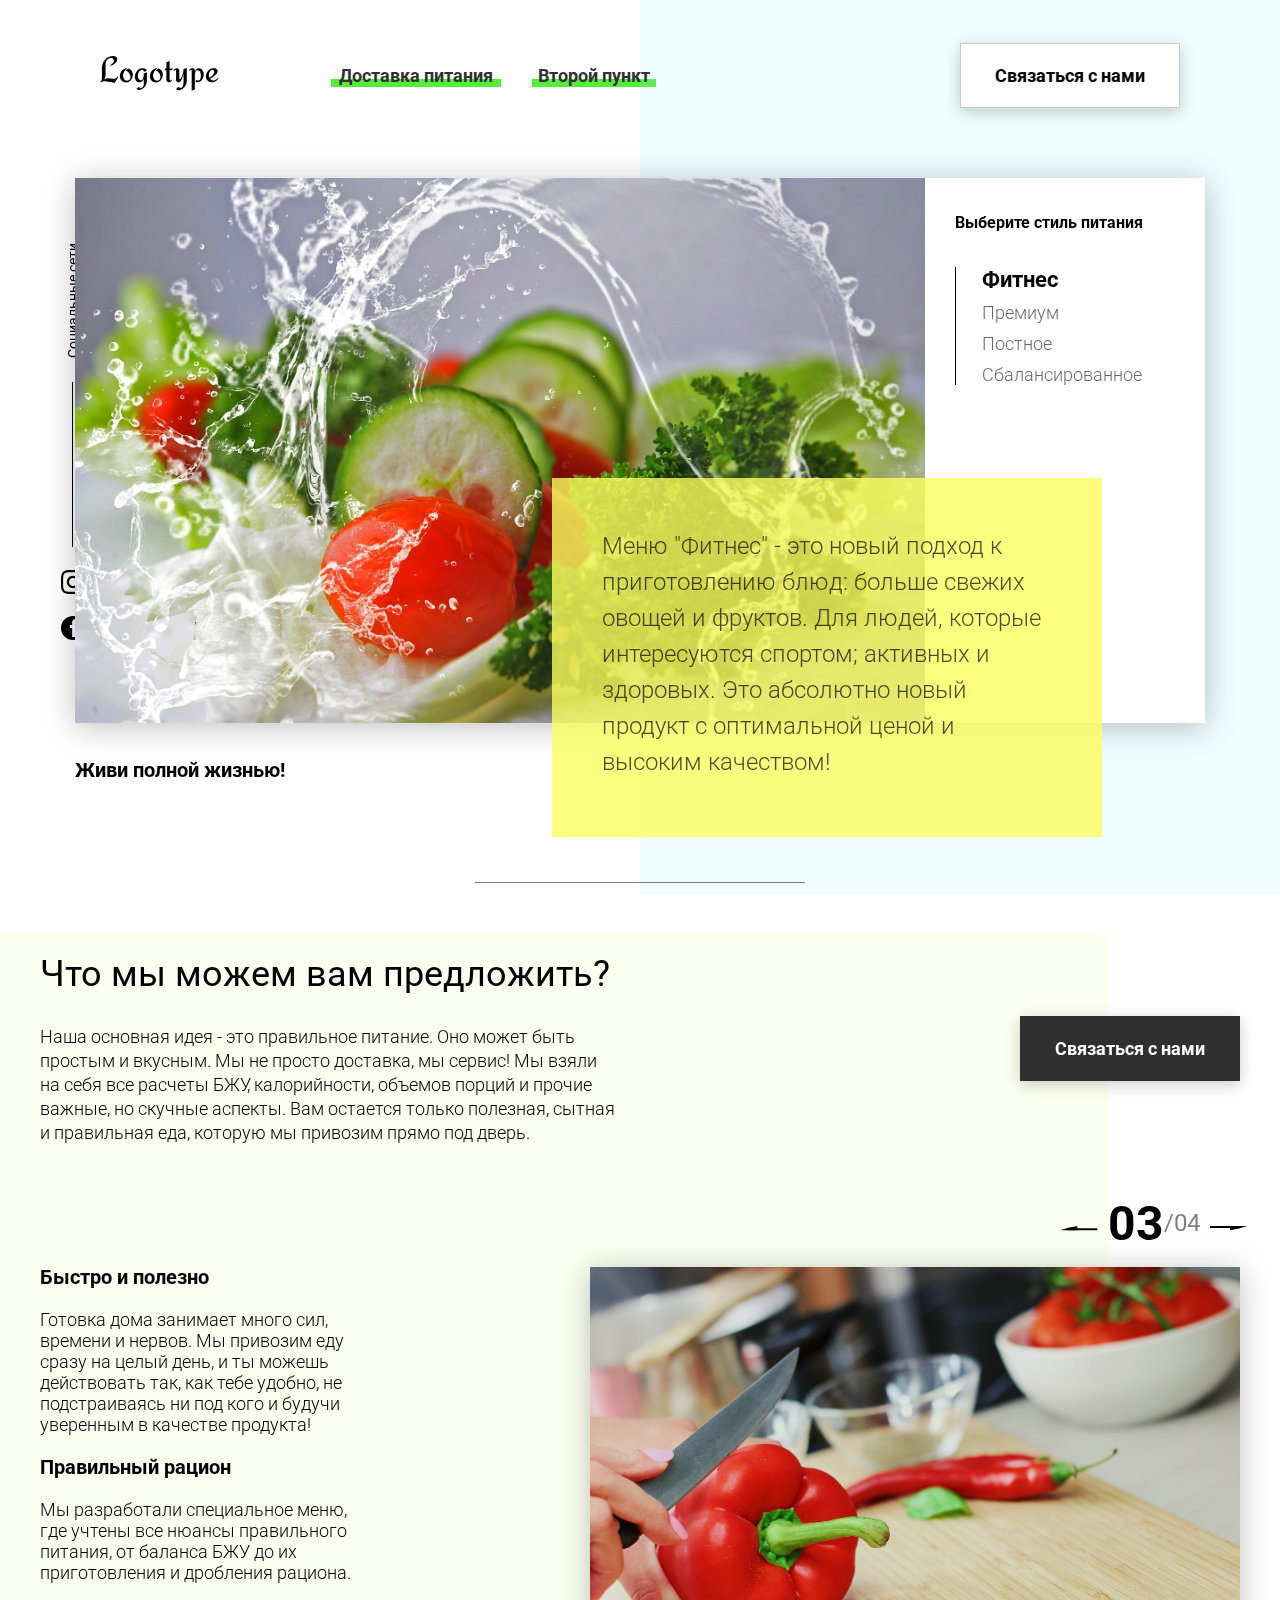
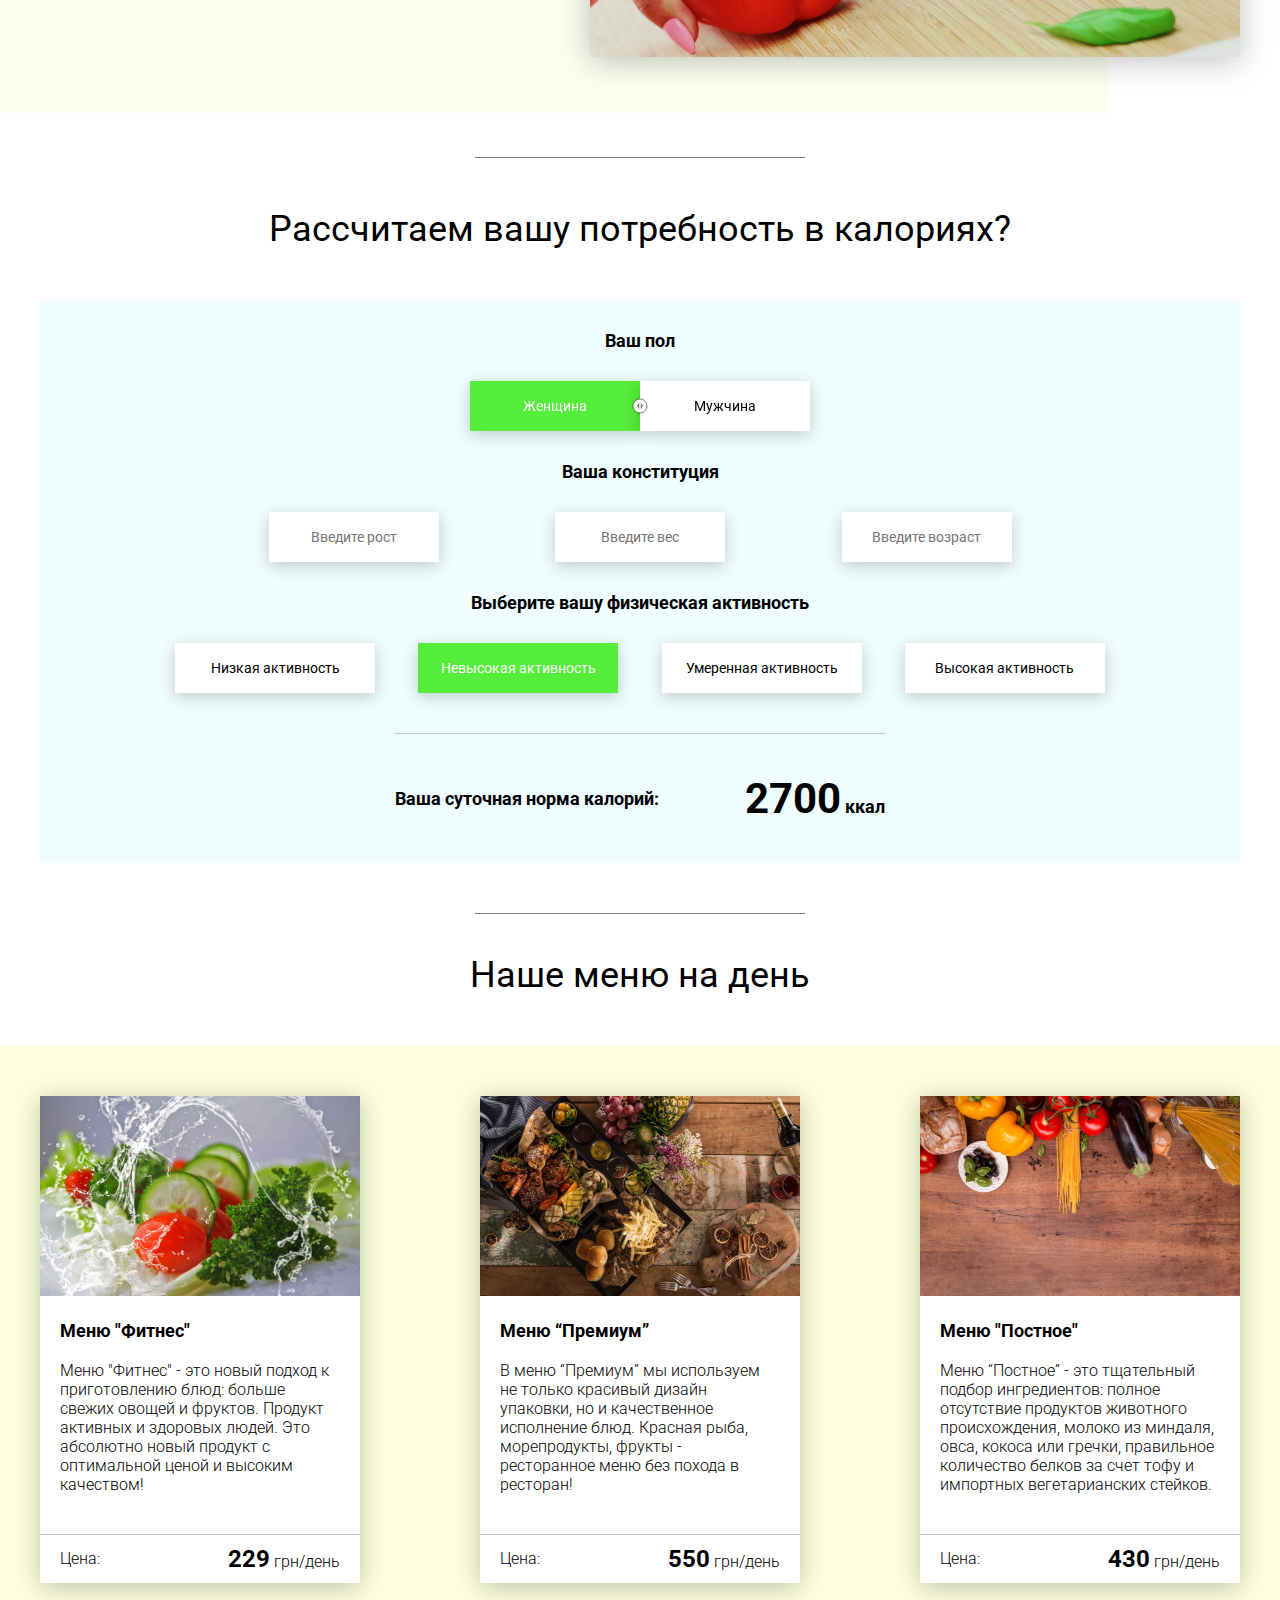
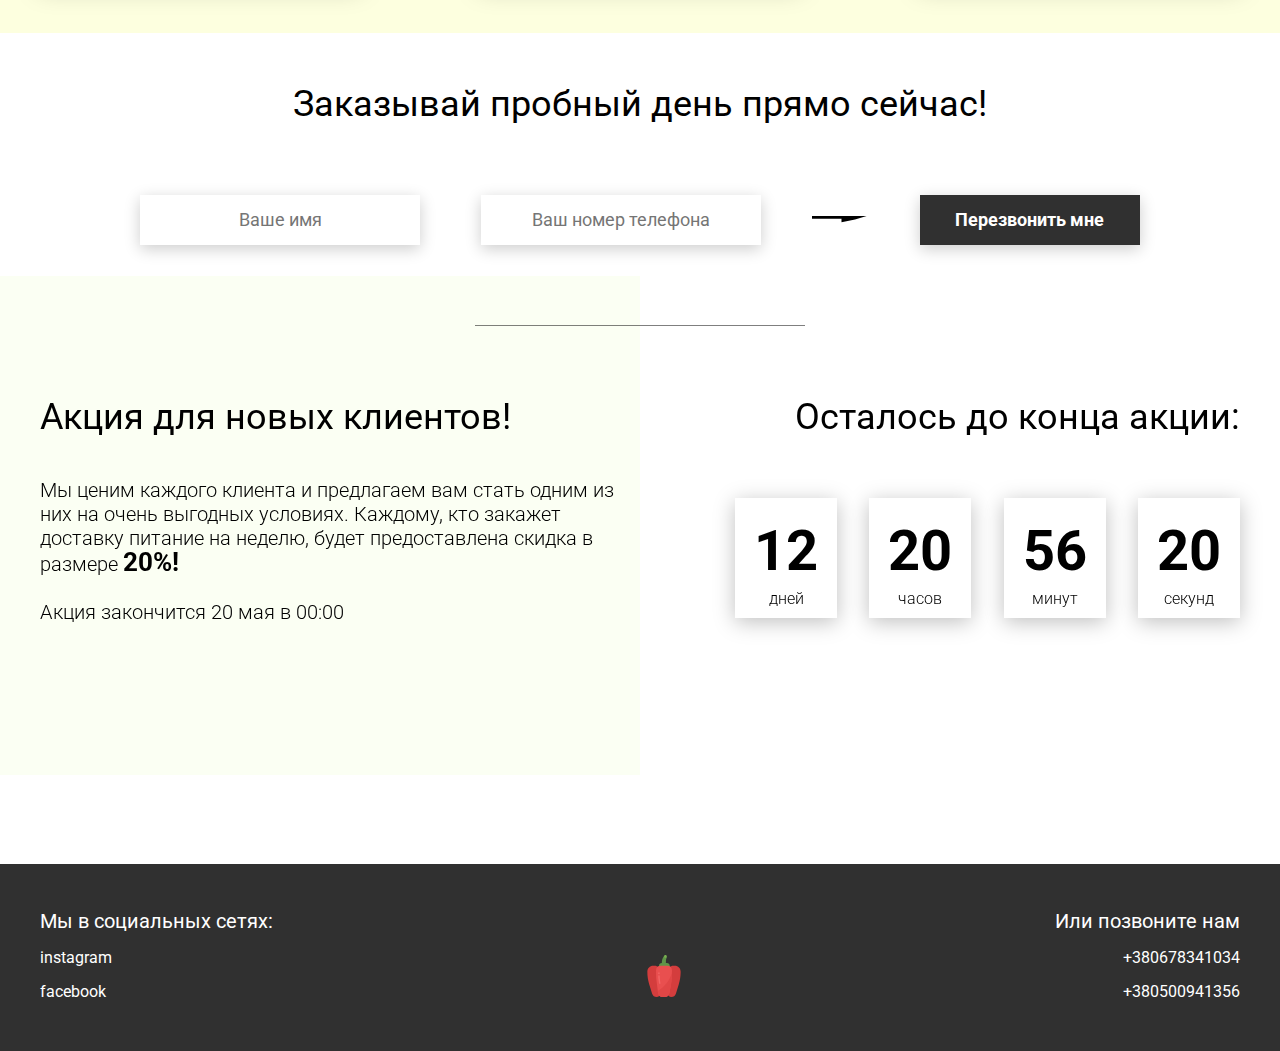
==== newProject/Food_dist/index.html @ 24211563 "newPr" ====
<!DOCTYPE html>
<html lang="en">
<head>
    <meta charset="UTF-8">
    <meta name="viewport" content="width=device-width, initial-scale=1.0">
    <title>Food</title>
    <link rel="stylesheet" href="css/style.css">
</head>
<body>
    <header class="header">
        <div class="header__left-block">
            <div class="header__logo">
                <img src="icons/logo.svg" alt="Логотип">
            </div>
            <nav class="header__links">
                <a href="#" class="header__link">Доставка питания</a>
                <a href="#" class="header__link">Второй пункт</a>
            </nav>
        </div>
        <div class="header__right-block">
            <button class="btn btn_white">Связаться с нами</button>
        </div>
    </header>
    <div class="sidepanel">
        <div class="sidepanel__text"><span>Социальные сети</span></div>
        <div class="sidepanel__divider"></div>
        <a href="#" class="sidepanel__icon">
            <img src="icons/instagram.svg" alt="instagram">
        </a>
        <a href="#" class="sidepanel__icon">
            <img src="icons/facebook.svg" alt="facebook">
        </a>
    </div>

    <div class="preview">
        <div class="bgc_blue"></div>
        <div class="container">
            <div class="tabcontainer">
                <div class="tabcontent">
                    <img src="img/tabs/vegy.jpg" alt="vegy">
                    <div class="tabcontent__descr">
                        Меню "Фитнес" - это новый подход к приготовлению блюд: больше свежих овощей и фруктов. Для людей, которые интересуются спортом; активных и здоровых. Это абсолютно новый продукт с оптимальной ценой и высоким качеством!
                    </div>
                </div>
                <div class="tabcontent">
                    <img src="img/tabs/elite.jpg" alt="elite">
                    <div class="tabcontent__descr">
                        Меню “Премиум” - мы используем не только красивый дизайн упаковки, но и качественное исполнение блюд. Красная рыба, морепродукты, фрукты - ресторанное меню без похода в ресторан!
                    </div>
                </div>
                <div class="tabcontent">
                    <img src="img/tabs/post.jpg" alt="post">
                    <div class="tabcontent__descr">
                        Наше специальное “Постное меню” - это тщательный подбор ингредиентов: полное отсутствие продуктов животного происхождения. Полная гармония с собой и природой в каждом элементе! Все будет Ом!
                    </div>
                </div>
                <div class="tabcontent">
                    <img src="img/tabs/vegy.jpg" alt="vegy">
                    <div class="tabcontent__descr">
                        Меню "Сбалансированное" - это соответствие вашего рациона всем научным рекомендациям. Мы тщательно просчитываем вашу потребность в к/б/ж/у и создаем лучшие блюда для вас.
                    </div>
                </div>
                <div class="tabheader">
                    <h3>Выберите стиль питания</h3>
                    <div class="tabheader__items">
                        <div class="tabheader__item tabheader__item_active">Фитнес</div>
                        <div class="tabheader__item">Премиум</div>
                        <div class="tabheader__item">Постное</div>
                        <div class="tabheader__item">Сбалансированное</div>
                    </div>
                </div>
            </div>
            <div class="preview__life">Живи полной жизнью!</div>
        </div>
    </div>

    <div class="divider"></div>

    <div class="offer">
        <div class="bgc_y"></div>
        <div class="container">
            <div class="offer__text">
                <h2 class="title">Что мы можем вам предложить?</h2>
                <div class="offer__descr">
                    Наша основная идея - это правильное питание. Оно может быть простым и вкусным. Мы не просто доставка, мы сервис! Мы взяли на себя все расчеты БЖУ, калорийности, объемов порций и прочие важные, но скучные аспекты. Вам остается только полезная, сытная и правильная еда, которую мы привозим прямо под дверь.
                </div>
            </div>
            <div class="offer__action">
                <button class="btn btn_dark">Связаться с нами</button>
            </div>
        </div>
        <div class="container">
            <div class="offer__advantages">
                <h2>Быстро и полезно</h2>
                <div class="offer__advantages-text">
                    Готовка дома занимает много сил, времени и нервов. Мы привозим еду сразу на целый день, и ты можешь действовать так, как тебе удобно, не подстраиваясь ни под кого и будучи уверенным в качестве продукта!
                </div>
                <h2>Правильный рацион</h2>
                <div class="offer__advantages-text">
                    Мы разработали специальное меню, где учтены все нюансы правильного питания, от баланса БЖУ до их приготовления и дробления рациона.
                </div>
            </div>
            <div class="offer__slider">
                <div class="offer__slider-counter">
                    <div class="offer__slider-prev">
                        <img src="icons/left.svg" alt="prev">
                    </div>
                    <span id="current">03</span>
                    /
                    <span id="total">04</span>
                    <div class="offer__slider-next">
                        <img src="icons/right.svg" alt="next">
                    </div>
                </div>
                <div class="offer__slider-wrapper">
                    <div class="offer__slide">
                        <img src="img/slider/pepper.jpg" alt="pepper">
                    </div>
                    <!-- <div class="offer__slide">
                        <img src="img/slider/food-12.jpg" alt="food">
                    </div>
                    <div class="offer__slide">
                        <img src="img/slider/olive-oil.jpg" alt="oil">
                    </div>
                    <div class="offer__slide">
                        <img src="img/slider/paprika.jpg" alt="paprika">
                    </div> -->
                </div>
            </div>
        </div>
    </div>

    <div class="divider"></div>

    <div class="calculating">
        <div class="container">
            <h2 class="title">Рассчитаем вашу потребность в калориях?
            </h2>
            <div class="calculating__field">
                <div class="calculating__subtitle">
                    Ваш пол
                </div>
                <div class="calculating__choose" id="gender">
                    <div class="calculating__choose-item calculating__choose-item_active">Женщина</div>
                    <div class="calculating__choose-item">Мужчина</div>
                </div>

                <div class="calculating__subtitle">
                    Ваша конституция
                </div>
                <div class="calculating__choose calculating__choose_medium">
                    <input type="text" id="height" placeholder="Введите рост" class="calculating__choose-item">
                    <input type="text" id="weight" placeholder="Введите вес"  class="calculating__choose-item">
                    <input type="text" id="age" placeholder="Введите возраст" class="calculating__choose-item">
                </div>

                <div class="calculating__subtitle">
                    Выберите вашу физическая активность
                </div>
                <div class="calculating__choose calculating__choose_big">
                    <div id="low" class="calculating__choose-item">Низкая активность </div>
                    <div id="small"  class="calculating__choose-item calculating__choose-item_active">Невысокая активность</div>
                    <div id="medium" class="calculating__choose-item">Умеренная активность</div>
                    <div id="high" class="calculating__choose-item">Высокая активность</div>
                </div>

                <div class="calculating__divider"></div>

                <div class="calculating__total">
                    <div class="calculating__subtitle">
                        Ваша суточная норма калорий:
                    </div>
                    <div class="calculating__result">
                        <span>2700</span> ккал
                    </div>
                </div>
            </div>
        </div>
    </div>

    <div class="divider"></div>

    <div class="menu">
        <h2 class="title">Наше меню на день</h2>

        <div class="menu__field">
            <div class="container">
                <div class="menu__item">
                    <img src="img/tabs/vegy.jpg" alt="vegy">
                    <h3 class="menu__item-subtitle">Меню "Фитнес"</h3>
                    <div class="menu__item-descr">Меню "Фитнес" - это новый подход к приготовлению блюд: больше свежих овощей и фруктов. Продукт активных и здоровых людей. Это абсолютно новый продукт с оптимальной ценой и высоким качеством!</div>
                    <div class="menu__item-divider"></div>
                    <div class="menu__item-price">
                        <div class="menu__item-cost">Цена:</div>
                        <div class="menu__item-total"><span>229</span> грн/день</div>
                    </div>
                </div>
                <div class="menu__item">
                    <img src="img/tabs/elite.jpg" alt="elite">
                    <h3 class="menu__item-subtitle">Меню “Премиум”</h3>
                    <div class="menu__item-descr">В меню “Премиум” мы используем не только красивый дизайн упаковки, но и качественное исполнение блюд. Красная рыба, морепродукты, фрукты - ресторанное меню без похода в ресторан!</div>
                    <div class="menu__item-divider"></div>
                    <div class="menu__item-price">
                        <div class="menu__item-cost">Цена:</div>
                        <div class="menu__item-total"><span>550</span> грн/день</div>
                    </div>
                </div>
                <div class="menu__item">
                    <img src="img/tabs/post.jpg" alt="post">
                    <h3 class="menu__item-subtitle">Меню "Постное"</h3>
                    <div class="menu__item-descr">Меню “Постное” - это тщательный подбор ингредиентов: полное отсутствие продуктов животного происхождения, молоко из миндаля, овса, кокоса или гречки, правильное количество белков за счет тофу и импортных вегетарианских стейков. </div>
                    <div class="menu__item-divider"></div>
                    <div class="menu__item-price">
                        <div class="menu__item-cost">Цена:</div>
                        <div class="menu__item-total"><span>430</span> грн/день</div>
                    </div>
                </div>
            </div>
        </div>
    </div>

    <div class="order">
        <div class="container">
            <div class="title">Заказывай пробный день прямо сейчас!</div>
            <form action="#" class="order__form">
                <input required placeholder="Ваше имя" name="name" type="text" class="order__input">
                <input required placeholder="Ваш номер телефона" name="phone" type="phone" class="order__input">
                <img src="icons/right.svg" alt="right">
                <button class="btn btn_dark btn_min">Перезвонить мне</button>
            </form>
        </div>
    </div>

    <div class="divider"></div>

    <div class="promotion">
        <div class="bgc_y"></div>
        <div class="container">
            <div class="promotion__text">
                <div class="title">Акция для новых клиентов!</div>
                <div class="promotion__descr">
                    Мы ценим каждого клиента и предлагаем вам стать одним из них на очень выгодных условиях.
                    Каждому, кто закажет доставку питание на неделю, будет предоставлена скидка в размере <span>20%!</span>
                    <br><br>
                    Акция закончится 20 мая в 00:00
                </div>
            </div>
            <div class="promotion__timer">
                <div class="title">Осталось до конца акции:</div>
                <div class="timer">
                    <div class="timer__block">
                        <span id="days">12</span>
                        дней
                    </div>
                    <div class="timer__block">
                        <span id="hours">20</span>
                        часов
                    </div>
                    <div class="timer__block">
                        <span id="minutes">56</span>
                        минут
                    </div>
                    <div class="timer__block">
                        <span id="seconds">20</span>
                        секунд
                    </div>
                </div>
            </div>
        </div>
    </div>

    <footer class="footer">
        <div class="container">
            <div class="social">
                <div class="subtitle">Мы в социальных сетях:</div>
                <a href="#" class="link">instagram</a>
                <a href="#" class="link">facebook</a>
            </div>
            <div class="pepper">
                <img src="icons/veg.svg" alt="pepper">
            </div>
            <div class="call">
                <div class="subtitle">Или позвоните нам</div>
                <a href="#" class="link">+380678341034</a>
                <a href="#" class="link">+380500941356</a>
            </div>
        </div>
    </footer>

    <div class="modal">
        <div class="modal__dialog">
            <div class="modal__content">
                <form action="#">
                    <div class="modal__close">&times;</div>
                    <div class="modal__title">Мы свяжемся с вами как можно быстрее!</div>
                    <input required placeholder="Ваше имя" name="name" type="text" class="modal__input">
                    <input required placeholder="Ваш номер телефона" name="phone" type="phone" class="modal__input">
                    <button class="btn btn_dark btn_min">Перезвонить мне</button>
                </form>
            </div>
        </div>
    </div>

    <script src="js/script.js"></script>
</body>
</html>
---- newProject/Food_dist/css/style.css ----
@import url(https://fonts.googleapis.com/css?family=Roboto:300,400,700&display=swap&subset=cyrillic-ext);

* {
  box-sizing: border-box;
  margin: 0;
  padding: 0;
  font-family: Roboto, sans-serif
}

a {
  text-decoration: none
}

.btn {
  width: 220px;
  height: 65px;
  display: flex;
  justify-content: center;
  align-items: center;
  background-color: #fff;
  font-size: 18px;
  font-weight: 700;
  border: 1px solid rgba(0, 0, 0, .2);
  box-shadow: 0 4px 15px rgba(0, 0, 0, .2);
  cursor: pointer;
  transition: .3s all;
  outline: 0
}

.btn_white {
  background-color: #fff
}

.btn_dark {
  background-color: #303030;
  color: #fff;
  border: none
}

.btn_min {
  height: 50px
}

.btn:hover {
  box-shadow: 0 4px 30px rgba(0, 0, 0, .3)
}

.container {
  max-width: 1200px;
  margin: 0 auto
}

.divider {
  width: 330px;
  height: 1px;
  margin: 0 auto;
  background-color: rgba(0, 0, 0, .5)
}

.title {
  font-size: 36px;
  font-weight: 400
}

.header {
  display: flex;
  justify-content: space-between;
  align-items: center;
  height: 150px;
  padding: 0 100px
}

.header__left-block {
  display: flex;
  justify-content: space-between;
  min-width: 550px
}

.header__logo {
  max-width: 170px
}

.header__logo img {
  width: 100%
}

.header__links {
  display: flex;
  align-items: center
}

.header__link {
  position: relative;
  margin-right: 45px;
  font-weight: 700;
  font-size: 18px;
  color: #303030
}

.header__link:after {
  content: '';
  position: absolute;
  display: block;
  width: 110%;
  left: -5%;
  bottom: -1px;
  z-index: -1;
  height: 8px;
  background: #54ed39
}

.header__link:last-child {
  margin-right: 0
}

.sidepanel {
  position: fixed;
  left: 60px;
  top: 240px;
  height: 400px;
  width: 25px;
  display: flex;
  flex-direction: column;
  justify-content: space-between;
  align-items: center
}

.sidepanel__text {
  width: 120px;
  height: 120px;
  font-size: 14px
}

.sidepanel__text span {
  display: flex;
  transform: rotate(-90deg) translateX(-50px)
}

.sidepanel__divider {
  width: 1px;
  height: 165px;
  background-color: #000
}

.sidepanel__icon {
  width: 24px;
  height: 24px
}

.sidepanel__icon img {
  width: 100%
}

.preview {
  padding: 28px 0 100px 0;
  position: relative
}

.preview__life {
  font-weight: 700;
  font-size: 20px;
  margin-left: 35px;
  margin-top: 35px
}

.bgc_blue {
  position: absolute;
  right: 0;
  top: -155px;
  width: 50vw;
  height: 900px;
  background: rgba(146, 242, 255, .15);
  z-index: -1
}

.tabcontainer {
  display: flex;
  width: 1130px;
  margin: 0 auto;
  box-shadow: 0 4px 30px rgba(0, 0, 0, .25)
}

.tabcontent {
  width: 850px;
  position: relative
}

.tabcontent img {
  width: 100%;
  height: 100%;
  object-fit: cover
}

.tabcontent__descr {
  position: absolute;
  top: 300px;
  right: -177px;
  width: 550px;
  height: 359px;
  background: rgba(251, 254, 93, .8);
  padding: 50px;
  font-size: 24px;
  font-weight: 300;
  line-height: 36px;
  color: rgba(0, 0, 0, .7)
}

.tabheader {
  width: 280px;
  padding: 35px 30px;
  background-color: #fff
}

.tabheader h3 {
  font-weight: 700;
  font-size: 16px
}

.tabheader__items {
  margin-top: 35px;
  padding-left: 26px;
  border-left: 1px solid #000
}

.tabheader__item {
  font-weight: 700;
  font-size: 18px;
  font-weight: 300;
  margin-top: 10px;
  color: rgba(0, 0, 0, .6);
  cursor: pointer;
  transition: .3s all
}

.tabheader__item_active {
  color: #000;
  font-size: 22px;
  font-weight: 700
}

.offer {
  padding: 70px 0 100px 0;
  position: relative
}

.offer .container {
  display: flex;
  justify-content: space-between
}

.offer .bgc_y {
  position: absolute;
  width: 1109px;
  height: 780px;
  background: rgba(243, 255, 222, .45);
  z-index: -1;
  top: 50px
}

.offer__text {
  width: 580px
}

.offer__descr {
  font-size: 18px;
  margin-top: 30px;
  font-weight: 300;
  line-height: 24px
}

.offer__action {
  display: flex;
  align-items: center;
  justify-content: flex-end
}

.offer__advantages {
  width: 330px;
  margin-top: 50px
}

.offer__advantages h2 {
  font-weight: 700;
  font-size: 20px;
  margin-top: 20px
}

.offer__advantages h2:first-child {
  margin-top: 70px
}

.offer__advantages-text {
  margin-top: 20px;
  font-size: 18px;
  font-weight: 300;
  line-height: 21px
}

.offer__slider {
  width: 650px;
  margin-top: 50px;
  display: flex;
  flex-direction: column;
  align-items: flex-end
}

.offer__slider-counter {
  display: flex;
  width: 180px;
  align-items: center;
  font-size: 24px;
  color: rgba(0, 0, 0, .5)
}

.offer__slider-wrapper {
  width: 100%;
  margin-top: 15px;
  box-shadow: 0 4px 30px rgba(0, 0, 0, .25)
}

.offer__slider-prev {
  margin-right: 10px;
  cursor: pointer
}

.offer__slider-next {
  margin-left: 10px;
  cursor: pointer
}

.offer__slider #current {
  font-size: 48px;
  font-weight: 700;
  color: #000
}

.offer__slide {
  width: 100%;
  height: 390px
}

.offer__slide img {
  width: 100%;
  height: 100%;
  object-fit: cover
}

.calculating {
  padding: 50px 0
}

.calculating .title {
  text-align: center
}

.calculating__field {
  width: 100%;
  margin-top: 50px;
  background: rgba(146, 242, 255, .15);
  padding: 30px 0 40px 0
}

.calculating__subtitle {
  text-align: center;
  font-size: 18px;
  font-weight: 700;
  margin-top: 30px
}

.calculating__subtitle:first-child {
  margin-top: 0
}

.calculating #gender:after {
  content: '';
  position: absolute;
  top: 50%;
  transform: translateY(-50%);
  display: block;
  width: 16px;
  height: 16px;
  background: url(../icons/switch.svg) center center/cover no-repeat
}

.calculating__choose {
  position: relative;
  display: flex;
  margin-top: 30px;
  justify-content: center
}

.calculating__choose-item {
  display: flex;
  align-items: center;
  justify-content: center;
  width: 170px;
  height: 50px;
  padding: 0 10px;
  background: #fff;
  box-shadow: 0 4px 15px rgba(0, 0, 0, .2);
  border: none;
  text-align: center;
  font-size: 14px;
  cursor: pointer;
  outline: 0;
  transition: .3s all
}

.calculating__choose-item_active {
  color: #fff;
  background-color: #54ed39
}

.calculating__choose_medium {
  width: 743px;
  justify-content: space-between;
  margin: 30px auto 0 auto
}

.calculating__choose_big {
  width: 930px;
  justify-content: space-between;
  margin: 30px auto 0 auto
}

.calculating__choose_big .calculating__choose-item {
  width: 200px
}

.calculating__divider {
  width: 490px;
  height: 1px;
  margin: 40px auto;
  background-color: rgba(0, 0, 0, .2)
}

.calculating__total {
  width: 490px;
  margin: 0 auto;
  display: flex;
  justify-content: space-between;
  align-items: center
}

.calculating__result {
  font-size: 18px;
  font-weight: 700
}

.calculating__result span {
  font-size: 42px
}

.menu {
  padding: 40px 0 50px 0
}

.menu .container {
  display: flex;
  justify-content: space-between;
  align-items: flex-start
}

.menu .title {
  text-align: center
}

.menu__field {
  margin-top: 50px;
  padding: 50px 0;
  width: 100%;
  background: rgba(249, 254, 126, .25)
}

.menu__item {
  width: 320px;
  min-height: 450px;
  background: #fff;
  box-shadow: 0 4px 25px rgba(0, 0, 0, .25);
  font-size: 16px;
  font-weight: 300
}

.menu__item img {
  width: 100%;
  height: 200px;
  object-fit: cover
}

.menu__item-subtitle {
  font-weight: 700;
  font-size: 18px;
  padding: 0 20px;
  margin-top: 20px
}

.menu__item-descr {
  margin-top: 20px;
  padding: 0 20px
}

.menu__item-divider {
  width: 100%;
  height: 1px;
  background-color: rgba(0, 0, 0, .25);
  margin-top: 40px
}

.menu__item-price {
  display: flex;
  justify-content: space-between;
  align-items: center;
  padding: 10px 20px
}

.menu__item-price span {
  font-size: 24px;
  font-weight: 700
}

.order {
  padding-bottom: 80px
}

.order .title {
  text-align: center
}

.order__form {
  margin-top: 70px;
  padding: 0 100px;
  display: flex;
  justify-content: space-between;
  align-items: center
}

.order__form img {
  transform: scale(1.5)
}

.order__input {
  width: 280px;
  height: 50px;
  background: #fff;
  box-shadow: 0 4px 15px rgba(0, 0, 0, .2);
  border: none;
  font-size: 18px;
  text-align: center;
  padding: 0 20px;
  outline: 0
}

.promotion {
  padding: 70px 0 240px 0;
  position: relative
}

.promotion .container {
  display: flex
}

.promotion .bgc_y {
  position: absolute;
  width: 50%;
  height: 499px;
  background: rgba(243, 255, 222, .35);
  z-index: -1;
  top: -50px;
  left: 0
}

.promotion__text {
  width: 50%
}

.promotion__descr {
  margin-top: 40px;
  font-size: 20px;
  line-height: 24px;
  font-weight: 300
}

.promotion__descr span {
  font-weight: 700;
  font-size: 26px
}

.promotion__timer {
  width: 50%
}

.promotion__timer .title {
  text-align: right
}

.promotion__timer .timer {
  margin-top: 60px;
  padding-left: 95px;
  display: flex;
  justify-content: space-between;
  align-items: center
}

.promotion__timer .timer__block {
  width: 102px;
  height: 120px;
  background: #fff;
  box-shadow: 0 4px 20px rgba(0, 0, 0, .25);
  font-size: 16px;
  font-weight: 300;
  text-align: center
}

.promotion__timer .timer__block span {
  display: block;
  margin-top: 20px;
  margin-bottom: 5px;
  font-size: 56px;
  font-weight: 700
}

.footer {
  min-height: 180px;
  background-color: #303030;
  padding: 45px 0 50px 0;
  color: #fff
}

.footer .container {
  height: 100%;
  display: flex;
  justify-content: space-between;
  align-items: flex-end
}

.footer .subtitle {
  font-size: 20px
}

.footer .link {
  display: block;
  margin-top: 15px;
  font-size: 16px;
  color: #fff
}

.footer .call {
  text-align: right
}

.modal {
  position: fixed;
  top: 0;
  left: 0;
  z-index: 1050;
  display: none;
  width: 100%;
  height: 100%;
  overflow: hidden;
  background-color: rgba(0, 0, 0, .5)
}

.modal__dialog {
  max-width: 500px;
  margin: 40px auto
}

.modal__content {
  position: relative;
  width: 100%;
  padding: 40px;
  background-color: #fff;
  border: 1px solid rgba(0, 0, 0, .2);
  border-radius: 4px;
  max-height: 80vh;
  overflow-y: auto
}

.modal__close {
  position: absolute;
  top: 8px;
  right: 14px;
  font-size: 30px;
  color: #000;
  opacity: .5;
  font-weight: 700;
  border: none;
  background-color: transparent;
  cursor: pointer
}

.modal__title {
  text-align: center;
  font-size: 22px;
  text-transform: uppercase
}

.modal__input {
  display: block;
  margin: 20px auto 20px auto;
  width: 280px;
  height: 50px;
  background: #fff;
  box-shadow: 0 4px 15px rgba(0, 0, 0, .2);
  border: none;
  font-size: 18px;
  text-align: center;
  padding: 0 20px;
  outline: 0
}

.modal .btn {
  display: block;
  width: 280px;
  margin: 0 auto
}

.show {
  display: block
}

.hide {
  display: none
}

.fade {
  animation-name: fade;
  animation-duration: 1.5s;
}

@keyframes fade {
  from {
    opacity: 0.1;
  }

  to {
    opacity: 1;
  }
}
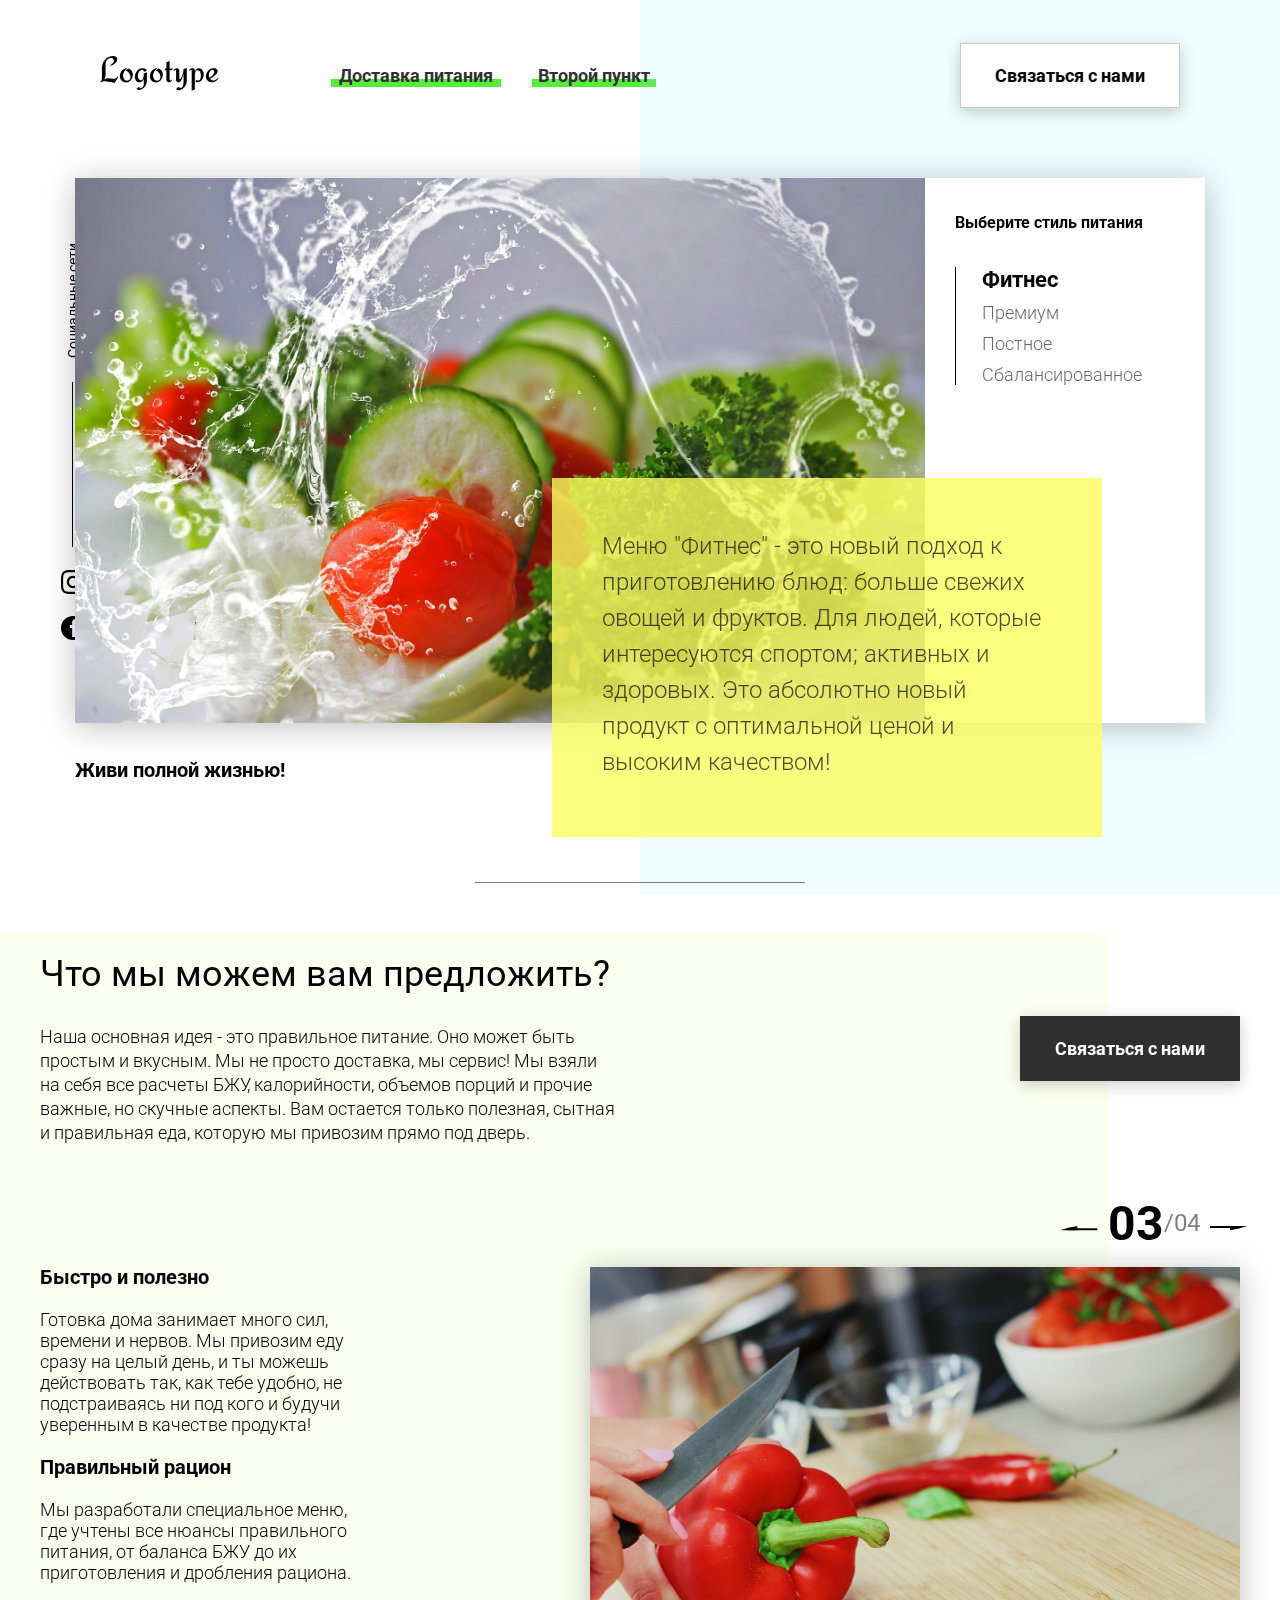
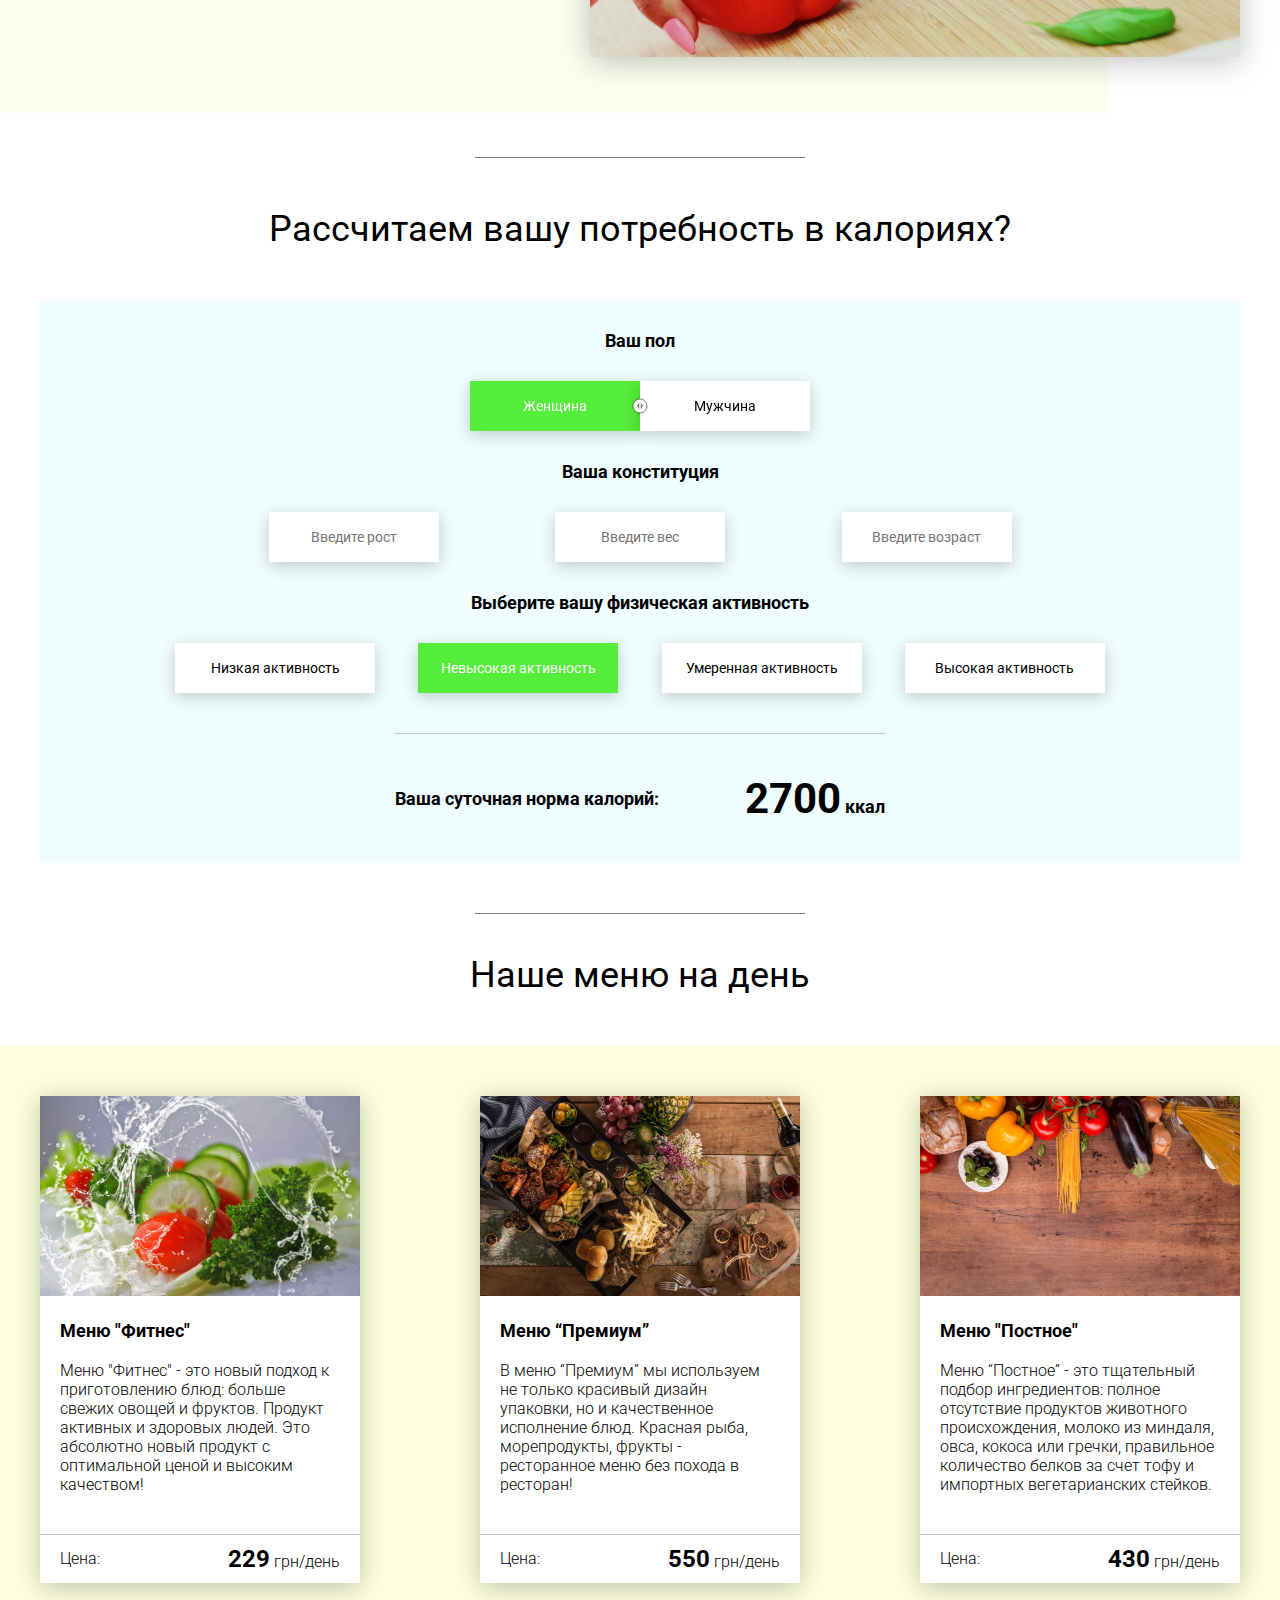
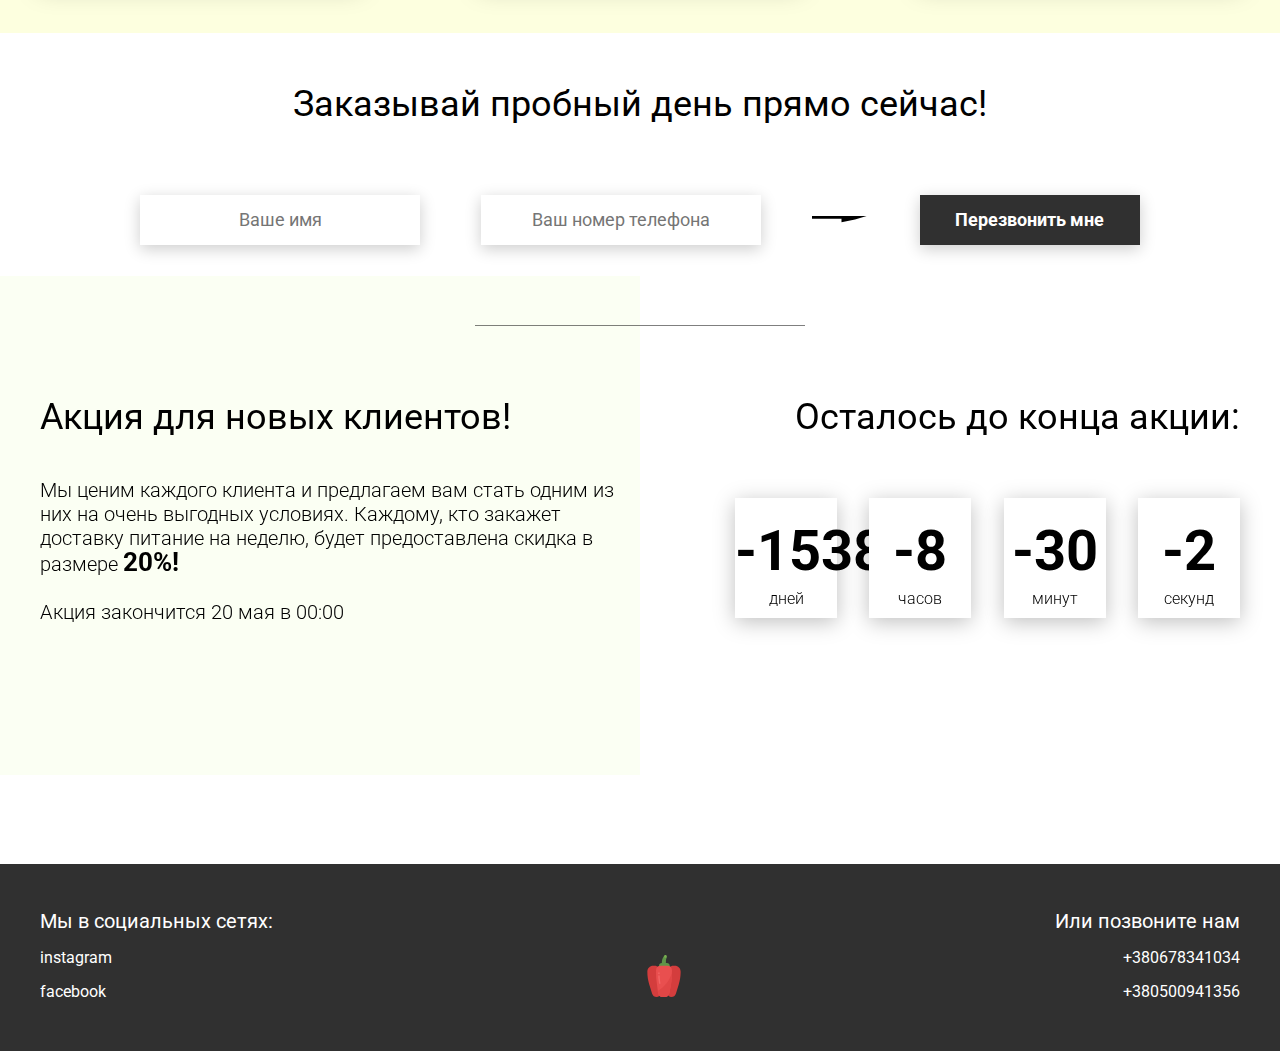
==== commit 81fbb70b: "test01" ====
--- a/newProject/Food_dist/index.html
+++ b/newProject/Food_dist/index.html
@@ -18,7 +18,7 @@
             </nav>
         </div>
         <div class="header__right-block">
-            <button class="btn btn_white">Связаться с нами</button>
+            <button data-modal class="btn btn_white">Связаться с нами</button>
         </div>
     </header>
     <div class="sidepanel">
@@ -86,7 +86,7 @@
                 </div>
             </div>
             <div class="offer__action">
-                <button class="btn btn_dark">Связаться с нами</button>
+                <button data-modal class="btn btn_dark">Связаться с нами</button>
             </div>
         </div>
         <div class="container">
@@ -291,7 +291,7 @@
         <div class="modal__dialog">
             <div class="modal__content">
                 <form action="#">
-                    <div class="modal__close">&times;</div>
+                    <div data-close class="modal__close">&times;</div>
                     <div class="modal__title">Мы свяжемся с вами как можно быстрее!</div>
                     <input required placeholder="Ваше имя" name="name" type="text" class="modal__input">
                     <input required placeholder="Ваш номер телефона" name="phone" type="phone" class="modal__input">
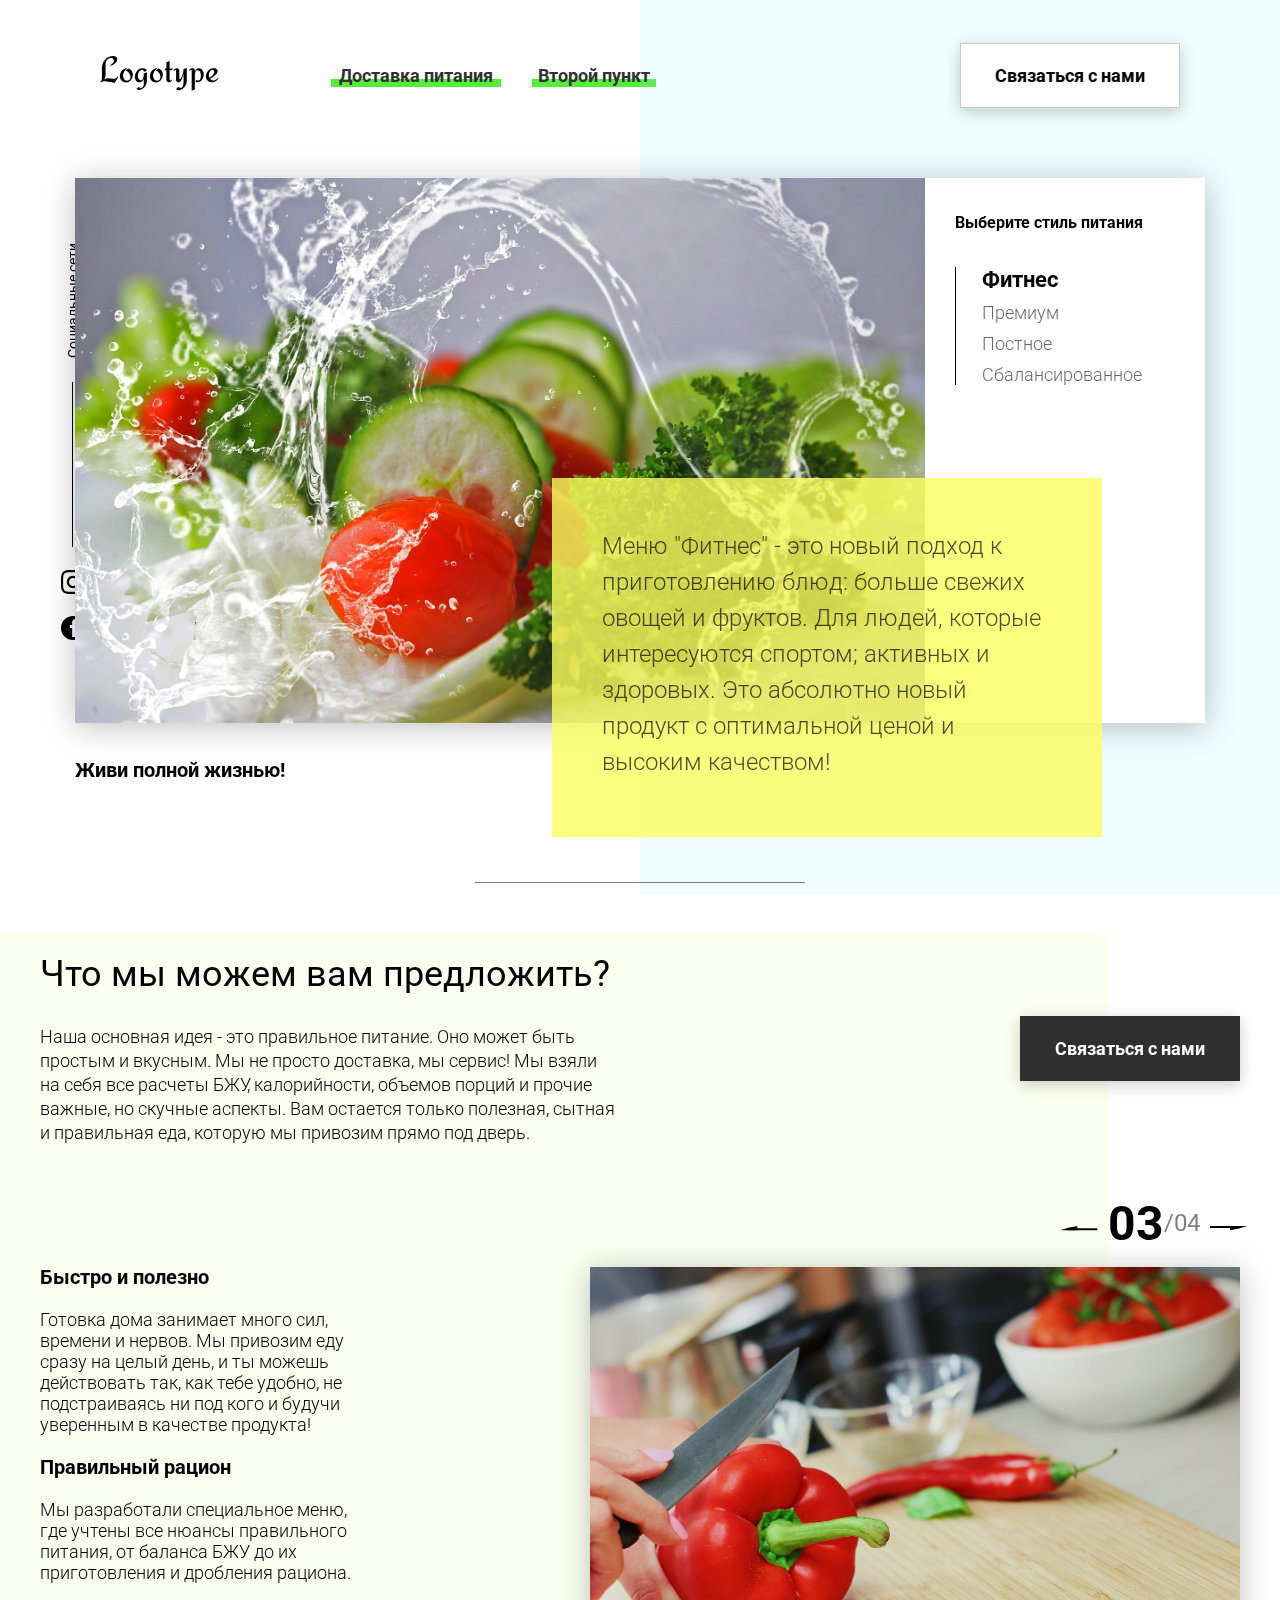
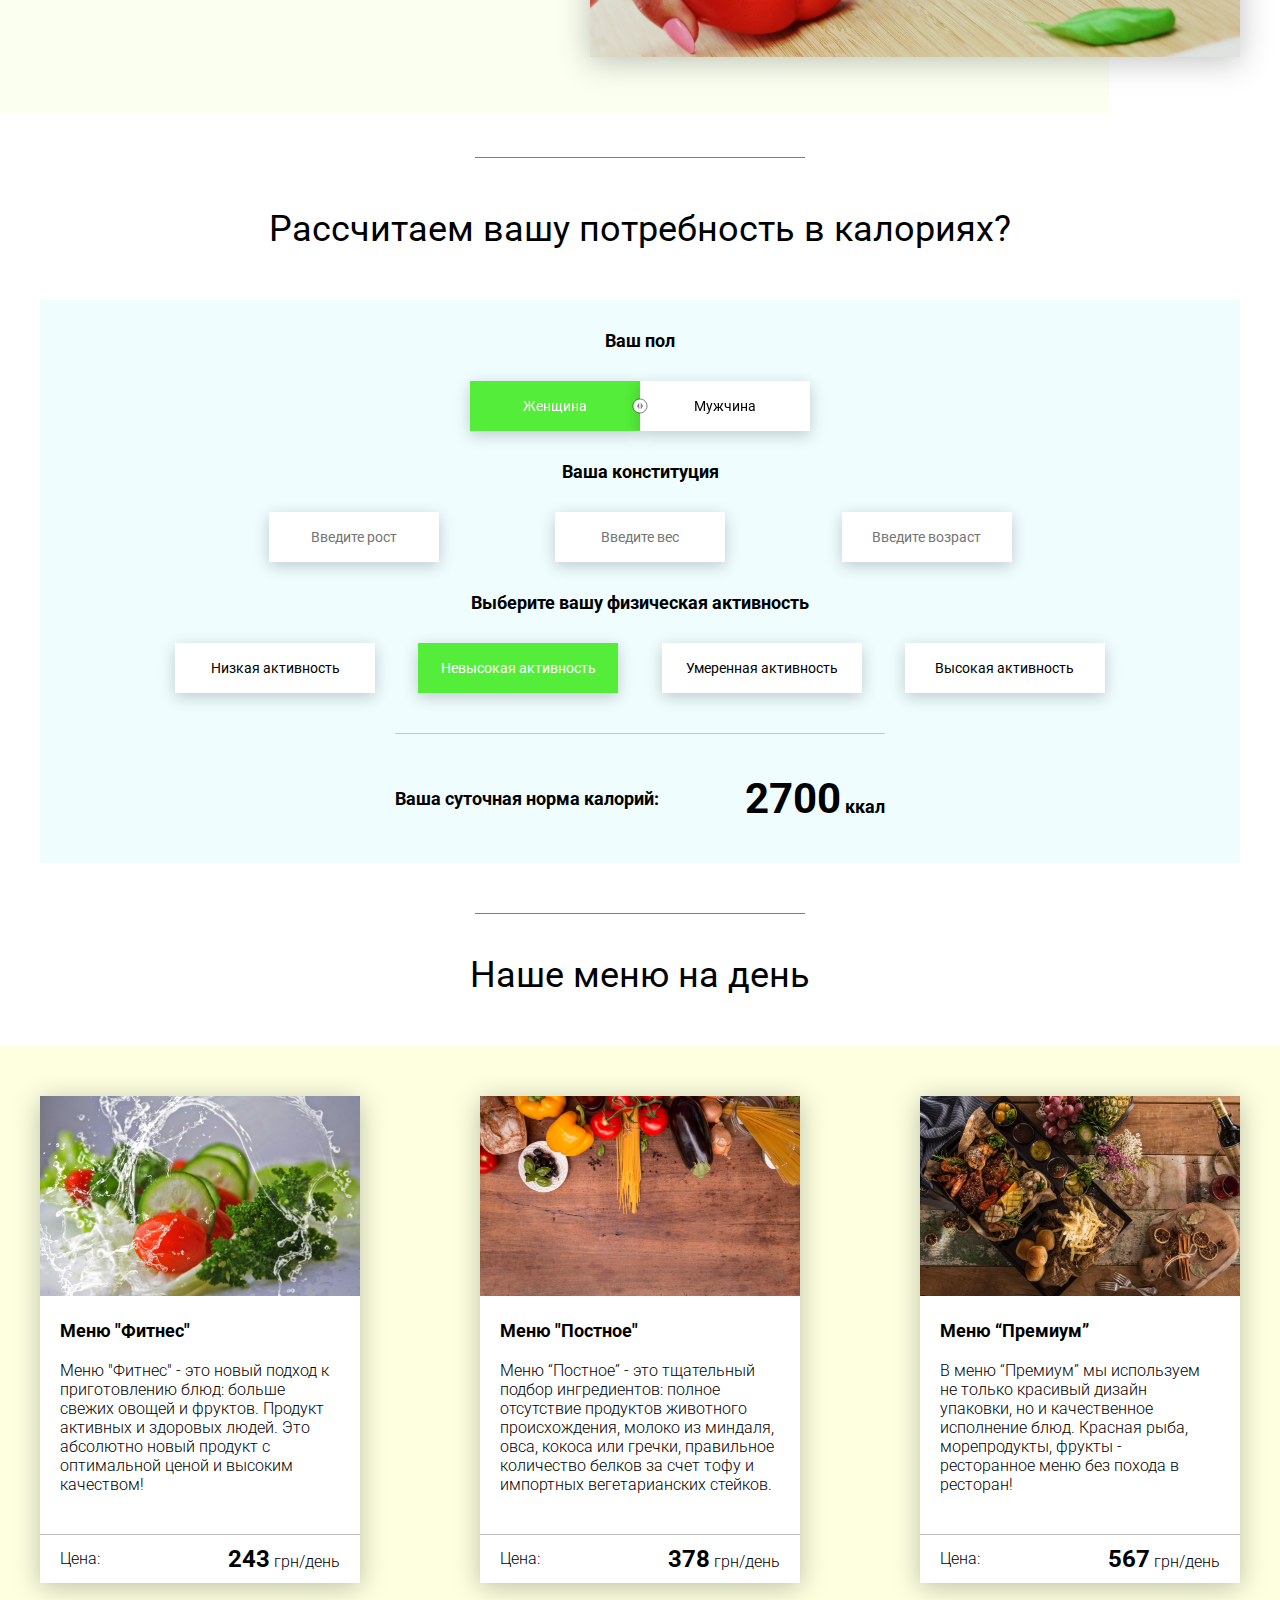
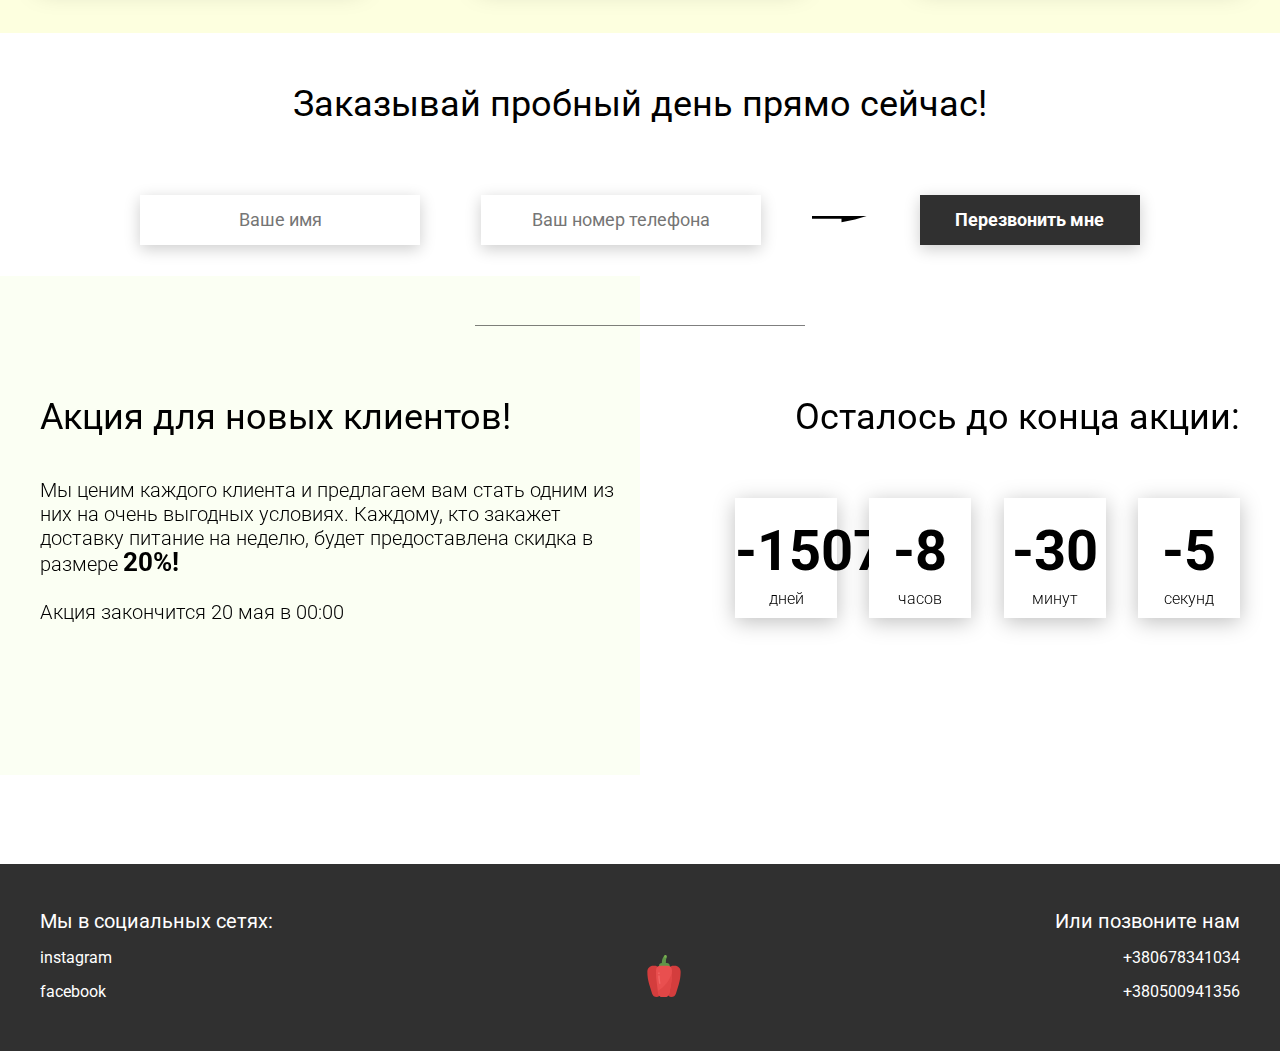
==== commit bbd1ce5c: "tetris work 1.0" ====
--- a/newProject/Food_dist/index.html
+++ b/newProject/Food_dist/index.html
@@ -18,7 +18,7 @@
             </nav>
         </div>
         <div class="header__right-block">
-            <button data-modal class="btn btn_white">Связаться с нами</button>
+            <button class="btn btn_white" data-modal>Связаться с нами</button>
         </div>
     </header>
     <div class="sidepanel">
@@ -86,7 +86,7 @@
                 </div>
             </div>
             <div class="offer__action">
-                <button data-modal class="btn btn_dark">Связаться с нами</button>
+                <button class="btn btn_dark" data-modal>Связаться с нами</button>
             </div>
         </div>
         <div class="container">
@@ -185,36 +185,7 @@
 
         <div class="menu__field">
             <div class="container">
-                <div class="menu__item">
-                    <img src="img/tabs/vegy.jpg" alt="vegy">
-                    <h3 class="menu__item-subtitle">Меню "Фитнес"</h3>
-                    <div class="menu__item-descr">Меню "Фитнес" - это новый подход к приготовлению блюд: больше свежих овощей и фруктов. Продукт активных и здоровых людей. Это абсолютно новый продукт с оптимальной ценой и высоким качеством!</div>
-                    <div class="menu__item-divider"></div>
-                    <div class="menu__item-price">
-                        <div class="menu__item-cost">Цена:</div>
-                        <div class="menu__item-total"><span>229</span> грн/день</div>
-                    </div>
-                </div>
-                <div class="menu__item">
-                    <img src="img/tabs/elite.jpg" alt="elite">
-                    <h3 class="menu__item-subtitle">Меню “Премиум”</h3>
-                    <div class="menu__item-descr">В меню “Премиум” мы используем не только красивый дизайн упаковки, но и качественное исполнение блюд. Красная рыба, морепродукты, фрукты - ресторанное меню без похода в ресторан!</div>
-                    <div class="menu__item-divider"></div>
-                    <div class="menu__item-price">
-                        <div class="menu__item-cost">Цена:</div>
-                        <div class="menu__item-total"><span>550</span> грн/день</div>
-                    </div>
-                </div>
-                <div class="menu__item">
-                    <img src="img/tabs/post.jpg" alt="post">
-                    <h3 class="menu__item-subtitle">Меню "Постное"</h3>
-                    <div class="menu__item-descr">Меню “Постное” - это тщательный подбор ингредиентов: полное отсутствие продуктов животного происхождения, молоко из миндаля, овса, кокоса или гречки, правильное количество белков за счет тофу и импортных вегетарианских стейков. </div>
-                    <div class="menu__item-divider"></div>
-                    <div class="menu__item-price">
-                        <div class="menu__item-cost">Цена:</div>
-                        <div class="menu__item-total"><span>430</span> грн/день</div>
-                    </div>
-                </div>
+
             </div>
         </div>
     </div>
@@ -291,7 +262,7 @@
         <div class="modal__dialog">
             <div class="modal__content">
                 <form action="#">
-                    <div data-close class="modal__close">&times;</div>
+                    <div class="modal__close" data-close>&times;</div>
                     <div class="modal__title">Мы свяжемся с вами как можно быстрее!</div>
                     <input required placeholder="Ваше имя" name="name" type="text" class="modal__input">
                     <input required placeholder="Ваш номер телефона" name="phone" type="phone" class="modal__input">
